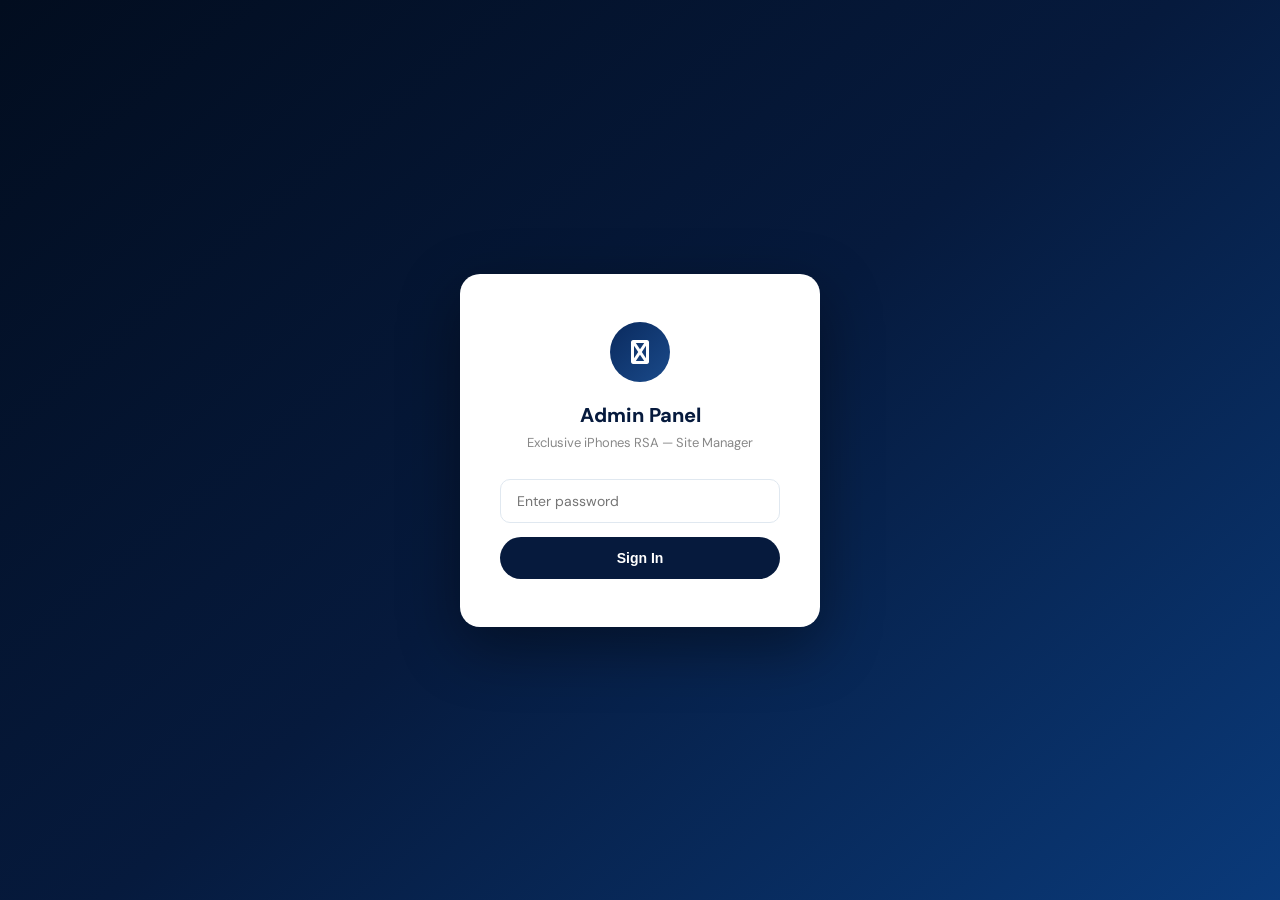
==== admin.html @ 7d16da0d "Add files via upload" ====
<!DOCTYPE html>
<html lang="en">
<head>
<meta charset="UTF-8">
<meta name="viewport" content="width=device-width, initial-scale=1.0">
<title>Admin Panel — Exclusive iPhones RSA</title>
<link href="https://fonts.googleapis.com/css2?family=DM+Sans:wght@300;400;500;600;700;800&display=swap" rel="stylesheet">
<link rel="stylesheet" href="https://cdnjs.cloudflare.com/ajax/libs/font-awesome/6.5.0/css/all.min.css">
<style>
*{margin:0;padding:0;box-sizing:border-box}
:root{--blue:#0a2a5e;--blue-dark:#061a3d;--blue-mid:#1a4a8a;--red:#e74c3c;--green:#27ae60;--text:#1a1a1a;--text-muted:#888;--bg:#f0f4fa;--card:#fff;--border:#e0e8f0;--radius:12px;}
body{font-family:'DM Sans',sans-serif;font-size:14px;color:var(--text);background:var(--bg);min-height:100vh}

#loginScreen{position:fixed;inset:0;background:linear-gradient(140deg,#020d1f,#061a3d,#0a3a7a);display:flex;align-items:center;justify-content:center;z-index:1000}
.login-box{background:#fff;border-radius:20px;padding:48px 40px;width:360px;max-width:90vw;text-align:center;box-shadow:0 20px 60px rgba(0,0,0,.4)}
.login-logo{width:60px;height:60px;background:linear-gradient(135deg,#0a2a5e,#1a4a8a);border-radius:50%;display:flex;align-items:center;justify-content:center;color:#fff;font-size:24px;margin:0 auto 20px}
.login-box h2{font-size:20px;font-weight:800;color:var(--blue-dark);margin-bottom:6px}
.login-box p{font-size:13px;color:var(--text-muted);margin-bottom:28px}
.login-field{width:100%;padding:12px 16px;border:1.5px solid var(--border);border-radius:10px;font-size:14px;font-family:inherit;outline:none;margin-bottom:14px;transition:.2s}
.login-field:focus{border-color:var(--blue)}
.login-btn{width:100%;padding:13px;background:var(--blue-dark);color:#fff;border:none;border-radius:28px;font-size:14px;font-weight:700;cursor:pointer}
.login-error{color:var(--red);font-size:12.5px;margin-top:10px;display:none}

#adminApp{display:none}
.admin-header{background:var(--blue-dark);color:#fff;padding:0 28px;height:64px;display:flex;align-items:center;justify-content:space-between;position:sticky;top:0;z-index:100}
.admin-header-left{display:flex;align-items:center;gap:14px}
.admin-logo{width:40px;height:40px;background:rgba(255,255,255,.15);border-radius:50%;display:flex;align-items:center;justify-content:center;font-size:18px}
.admin-header h1{font-size:16px;font-weight:700}
.admin-header p{font-size:11px;opacity:.7;margin-top:1px}
.admin-header-right{display:flex;align-items:center;gap:12px}
.header-pill{display:flex;align-items:center;gap:6px;font-size:12px;padding:6px 14px;border-radius:20px;background:rgba(255,255,255,.12);cursor:pointer;border:none;color:#fff;font-family:inherit}
.header-pill:hover{background:rgba(255,255,255,.22)}
.live-dot{width:8px;height:8px;border-radius:50%;background:#2ecc71;animation:pulse 2s infinite}
.live-dot.offline{background:#e74c3c;animation:none}
@keyframes pulse{0%,100%{opacity:1}50%{opacity:.5}}

.admin-body{max-width:1200px;margin:0 auto;padding:32px 24px}

.banner-note{background:#fff3cd;border:1.5px solid #f0c040;border-radius:12px;padding:14px 18px;margin-bottom:24px;font-size:13px;color:#856404;display:none}
.banner-note.show{display:block}

.stats-row{display:grid;grid-template-columns:repeat(4,1fr);gap:16px;margin-bottom:32px}
.stat-card{background:var(--card);border:1.5px solid var(--border);border-radius:var(--radius);padding:20px 22px}
.stat-card h3{font-size:11px;font-weight:600;text-transform:uppercase;letter-spacing:.06em;color:var(--text-muted);margin-bottom:8px}
.stat-card .num{font-size:28px;font-weight:800;color:var(--blue-dark)}
.stat-card .sub{font-size:12px;color:var(--text-muted);margin-top:3px}

.tabs{display:flex;gap:6px;margin-bottom:24px;flex-wrap:wrap}
.tab{padding:9px 20px;border-radius:22px;font-size:13px;font-weight:600;cursor:pointer;border:1.5px solid var(--border);background:#fff;color:var(--text);transition:.2s}
.tab.active{background:var(--blue-dark);color:#fff;border-color:var(--blue-dark)}

.toolbar{display:flex;align-items:center;gap:12px;margin-bottom:20px;flex-wrap:wrap}
.toolbar-search{flex:1;min-width:200px;position:relative}
.toolbar-search input{width:100%;padding:10px 38px 10px 16px;border:1.5px solid var(--border);border-radius:22px;font-size:13px;font-family:inherit;outline:none;background:#fff;transition:.2s}
.toolbar-search input:focus{border-color:var(--blue)}
.toolbar-search i{position:absolute;right:13px;top:50%;transform:translateY(-50%);color:var(--text-muted);font-size:13px}
.btn-add{display:flex;align-items:center;gap:7px;padding:10px 20px;background:var(--blue-dark);color:#fff;border:none;border-radius:22px;font-size:13px;font-weight:700;cursor:pointer;font-family:inherit;white-space:nowrap}
.btn-add:hover{background:var(--blue-mid)}

.prod-table{background:var(--card);border:1.5px solid var(--border);border-radius:var(--radius);overflow:hidden}
.prod-table-head{display:grid;grid-template-columns:70px 1fr 120px 100px 80px 130px;gap:12px;padding:13px 18px;background:var(--bg);border-bottom:1.5px solid var(--border);font-size:11.5px;font-weight:700;text-transform:uppercase;letter-spacing:.05em;color:var(--text-muted)}
.prod-row{display:grid;grid-template-columns:70px 1fr 120px 100px 80px 130px;gap:12px;padding:14px 18px;border-bottom:1px solid var(--border);align-items:center;transition:.15s}
.prod-row:last-child{border:none}
.prod-row:hover{background:#f9fbff}
.prod-thumb{width:58px;height:58px;border-radius:9px;object-fit:contain;background:var(--bg);border:1px solid var(--border);padding:4px}
.prod-name-cell h4{font-size:13px;font-weight:600;margin-bottom:2px}
.prod-name-cell p{font-size:11.5px;color:var(--text-muted)}
.prod-price{font-size:14px;font-weight:700;color:var(--blue-dark)}
.cat-badge{display:inline-block;padding:3px 10px;border-radius:10px;font-size:11px;font-weight:600;background:var(--bg);border:1px solid var(--border)}
.row-actions{display:flex;gap:7px}
.btn-edit{padding:7px 14px;border-radius:18px;font-size:12px;font-weight:600;cursor:pointer;border:1.5px solid var(--blue-dark);color:var(--blue-dark);background:#fff;font-family:inherit;transition:.2s}
.btn-edit:hover{background:var(--blue-dark);color:#fff}
.btn-del{padding:7px 10px;border-radius:18px;font-size:12px;cursor:pointer;border:1.5px solid var(--border);color:var(--text-muted);background:#fff;font-family:inherit;transition:.2s}
.btn-del:hover{border-color:var(--red);color:var(--red)}

/* PRICELIST TAB */
.pricelist-editor{background:var(--card);border:1.5px solid var(--border);border-radius:var(--radius);overflow:hidden}
.pl-section{border-bottom:1px solid var(--border)}
.pl-section:last-child{border:none}
.pl-section-head{padding:16px 20px;background:var(--bg);font-size:13.5px;font-weight:700;color:var(--blue-dark);display:flex;align-items:center;gap:8px}
.pl-row{display:flex;align-items:center;gap:12px;padding:10px 20px;border-top:1px solid var(--border)}
.pl-row:first-of-type{border-top:none}
.pl-name{flex:1;font-size:13px;color:var(--text)}
.pl-price-input{width:120px;padding:8px 12px;border:1.5px solid var(--border);border-radius:8px;font-size:13px;font-family:inherit;outline:none;font-weight:700;color:var(--blue-dark);transition:.2s}
.pl-price-input:focus{border-color:var(--blue)}
.btn-save-pl{display:flex;align-items:center;gap:8px;padding:11px 24px;background:var(--green);color:#fff;border:none;border-radius:22px;font-size:13.5px;font-weight:700;cursor:pointer;font-family:inherit;transition:.2s;margin:20px}
.btn-save-pl:hover{background:#219a52}
.btn-save-pl:disabled{opacity:.5;cursor:default}

/* MODAL */
.modal-overlay{position:fixed;inset:0;background:rgba(0,0,0,.5);z-index:500;display:flex;align-items:center;justify-content:center;padding:20px;opacity:0;pointer-events:none;transition:.25s}
.modal-overlay.open{opacity:1;pointer-events:all}
.modal{background:#fff;border-radius:18px;width:100%;max-width:600px;max-height:90vh;overflow-y:auto;box-shadow:0 20px 60px rgba(0,0,0,.25);transform:translateY(20px);transition:.25s}
.modal-overlay.open .modal{transform:translateY(0)}
.modal-header{padding:22px 26px 18px;display:flex;align-items:center;justify-content:space-between;border-bottom:1px solid var(--border)}
.modal-header h2{font-size:18px;font-weight:800;color:var(--blue-dark)}
.modal-close{background:none;border:none;font-size:18px;color:var(--text-muted);cursor:pointer;padding:4px;border-radius:6px}
.modal-body{padding:24px 26px 26px}
.form-grid{display:grid;grid-template-columns:1fr 1fr;gap:16px}
.form-full{grid-column:1/-1}
.form-group{display:flex;flex-direction:column;gap:6px}
.form-group label{font-size:12px;font-weight:700;text-transform:uppercase;letter-spacing:.05em;color:var(--text-muted)}
.form-group input,.form-group select,.form-group textarea{padding:11px 14px;border:1.5px solid var(--border);border-radius:10px;font-size:13.5px;font-family:inherit;outline:none;transition:.2s;background:#fff}
.form-group input:focus,.form-group select:focus,.form-group textarea:focus{border-color:var(--blue)}
.form-group textarea{resize:vertical;min-height:80px}

/* IMAGE UPLOAD */
.img-upload-wrap{display:flex;flex-direction:column;gap:10px}
.img-upload-btn{display:flex;align-items:center;justify-content:center;gap:10px;padding:14px;border:2px dashed var(--border);border-radius:12px;cursor:pointer;transition:.2s;background:#fafbff;font-size:13.5px;font-weight:600;color:var(--blue-mid);position:relative}
.img-upload-btn:hover{border-color:var(--blue-mid);background:#f0f4fa}
.img-upload-btn input{position:absolute;inset:0;opacity:0;cursor:pointer;width:100%;height:100%}
.img-upload-btn.uploading{opacity:.6;pointer-events:none}
.img-preview-row{display:flex;align-items:center;gap:12px;padding:10px;background:var(--bg);border-radius:10px;border:1px solid var(--border)}
.img-preview-row img{width:56px;height:56px;object-fit:contain;border-radius:8px;border:1px solid var(--border);background:#fff}
.img-preview-row span{font-size:12px;color:var(--green);font-weight:600;flex:1}
.img-preview-row .clear-img{background:none;border:none;color:var(--text-muted);cursor:pointer;font-size:13px;padding:4px}
.img-or-divider{font-size:11px;color:var(--text-muted);text-align:center;text-transform:uppercase;letter-spacing:.05em;margin:4px 0}
.img-url-input{padding:11px 14px;border:1.5px solid var(--border);border-radius:10px;font-size:13px;font-family:inherit;outline:none}

.modal-footer{display:flex;gap:10px;justify-content:flex-end;padding-top:20px;border-top:1px solid var(--border);margin-top:8px}
.btn-cancel{padding:11px 22px;border:1.5px solid var(--border);border-radius:22px;font-size:13.5px;font-weight:600;cursor:pointer;background:#fff;font-family:inherit}
.btn-save{padding:11px 26px;background:var(--blue-dark);color:#fff;border:none;border-radius:22px;font-size:13.5px;font-weight:700;cursor:pointer;font-family:inherit;display:flex;align-items:center;gap:8px}
.btn-save:hover{background:var(--blue-mid)}
.btn-save:disabled{opacity:.5;cursor:default}

.toast{position:fixed;bottom:26px;left:50%;transform:translateX(-50%) translateY(80px);background:var(--blue-dark);color:#fff;padding:12px 22px;border-radius:28px;font-size:13px;font-weight:600;z-index:999;transition:.35s;white-space:nowrap;box-shadow:0 6px 24px rgba(0,0,0,.2);opacity:0}
.toast.show{transform:translateX(-50%) translateY(0);opacity:1}
.toast.success{background:var(--green)}
.toast.error{background:var(--red)}

.empty-state{text-align:center;padding:56px;color:var(--text-muted)}
.empty-state i{font-size:44px;margin-bottom:14px;display:block;opacity:.4}
.loading{text-align:center;padding:56px;color:var(--text-muted)}
.loading i{font-size:28px;margin-bottom:10px;display:block;animation:spin 1s linear infinite}
@keyframes spin{to{transform:rotate(360deg)}}

@media(max-width:700px){
  .stats-row{grid-template-columns:1fr 1fr}
  .prod-table-head,.prod-row{grid-template-columns:56px 1fr 100px 90px}
  .prod-table-head>*:nth-child(4),.prod-table-head>*:nth-child(5),
  .prod-row>*:nth-child(4),.prod-row>*:nth-child(5){display:none}
  .form-grid{grid-template-columns:1fr}
  .admin-body{padding:20px 14px}
}
</style>
</head>
<body>

<!-- LOGIN -->
<div id="loginScreen">
  <div class="login-box">
    <div class="login-logo"><i class="fa fa-apple"></i></div>
    <h2>Admin Panel</h2>
    <p>Exclusive iPhones RSA — Site Manager</p>
    <input type="password" class="login-field" id="loginPass" placeholder="Enter password" onkeydown="if(event.key==='Enter')doLogin()">
    <button class="login-btn" onclick="doLogin()">Sign In</button>
    <div class="login-error" id="loginError">❌ Wrong password. Try again.</div>
  </div>
</div>

<!-- ADMIN APP -->
<div id="adminApp">
  <div class="admin-header">
    <div class="admin-header-left">
      <div class="admin-logo"><i class="fa fa-apple"></i></div>
      <div><h1>Admin Panel</h1><p>Exclusive iPhones RSA</p></div>
    </div>
    <div class="admin-header-right">
      <span style="display:flex;align-items:center;gap:6px;font-size:12px;color:rgba(255,255,255,.8)"><span class="live-dot" id="liveDot"></span> <span id="liveText">Live</span></span>
      <button class="header-pill" onclick="window.open('index.html','_blank')"><i class="fa fa-external-link-alt"></i> View Site</button>
      <button class="header-pill" onclick="doLogout()"><i class="fa fa-sign-out-alt"></i> Logout</button>
    </div>
  </div>

  <div class="admin-body">

    <div class="banner-note" id="offlineBanner">
      ⚠️ Couldn't connect to the database right now. You can keep browsing, but changes won't save until your internet connection is back.
    </div>

    <!-- STATS -->
    <div class="stats-row">
      <div class="stat-card"><h3>Total Products</h3><div class="num" id="statTotal">—</div><div class="sub">In your store</div></div>
      <div class="stat-card"><h3>iPhones</h3><div class="num" id="statIphone">—</div><div class="sub">Listed</div></div>
      <div class="stat-card"><h3>MacBooks</h3><div class="num" id="statMac">—</div><div class="sub">Listed</div></div>
      <div class="stat-card"><h3>Other</h3><div class="num" id="statOther">—</div><div class="sub">Watches, iPads, AirPods</div></div>
    </div>

    <!-- TABS -->
    <div class="tabs">
      <button class="tab active" onclick="switchTab('products',this)">All Products</button>
      <button class="tab" onclick="switchTab('iphone',this)">iPhones</button>
      <button class="tab" onclick="switchTab('macbook',this)">MacBooks</button>
      <button class="tab" onclick="switchTab('watch',this)">Watches</button>
      <button class="tab" onclick="switchTab('ipad',this)">iPads</button>
      <button class="tab" onclick="switchTab('airpods',this)">AirPods</button>
      <button class="tab" onclick="switchTab('pricelist',this)" style="background:#fff3cd;border-color:#f0c040;color:#856404">📋 Pricelist</button>
    </div>

    <!-- PRODUCTS VIEW -->
    <div id="viewProducts">
      <div class="toolbar">
        <div class="toolbar-search"><input type="text" placeholder="Search products..." id="adminSearch" oninput="renderTable()"><i class="fa fa-search"></i></div>
        <button class="btn-add" onclick="openModal()"><i class="fa fa-plus"></i> Add New Product</button>
      </div>
      <div class="prod-table">
        <div class="prod-table-head">
          <div>Image</div><div>Product</div><div>Price</div><div>Category</div><div>Stock</div><div>Actions</div>
        </div>
        <div id="prodTableBody"><div class="loading"><i class="fa fa-circle-notch"></i>Loading products...</div></div>
      </div>
    </div>

    <!-- PRICELIST VIEW -->
    <div id="viewPricelist" style="display:none">
      <div class="pricelist-editor" id="pricelistEditor"></div>
      <button class="btn-save-pl" id="savePlBtn" onclick="savePricelist()"><i class="fa fa-save"></i> Save All Pricelist Changes</button>
    </div>

  </div>
</div>

<!-- MODAL -->
<div class="modal-overlay" id="modalOverlay" onclick="closeModalOutside(event)">
  <div class="modal">
    <div class="modal-header">
      <h2 id="modalTitle">Add New Product</h2>
      <button class="modal-close" onclick="closeModal()"><i class="fa fa-times"></i></button>
    </div>
    <div class="modal-body">
      <div class="form-grid">

        <div class="form-group form-full">
          <label>Product Name</label>
          <input type="text" id="fName" placeholder="e.g. Apple iPhone 16 Pro">
        </div>

        <div class="form-group">
          <label>Category</label>
          <select id="fCategory">
            <option value="iPhone">iPhone</option>
            <option value="MacBook">MacBook</option>
            <option value="Watch">Watch</option>
            <option value="iPad">iPad</option>
            <option value="AirPods">AirPods</option>
          </select>
        </div>

        <div class="form-group">
          <label>Badge</label>
          <input type="text" id="fBadge" value="Brand New">
        </div>

        <div class="form-group">
          <label>Price (R)</label>
          <input type="number" id="fPrice" placeholder="12500">
        </div>

        <div class="form-group">
          <label>Old Price (R) — optional</label>
          <input type="number" id="fOldPrice" placeholder="13500">
        </div>

        <div class="form-group">
          <label>Stock Quantity</label>
          <input type="number" id="fStock" placeholder="5">
        </div>

        <div class="form-group">
          <label>Review Count</label>
          <input type="number" id="fReviews" placeholder="99">
        </div>

        <div class="form-group form-full">
          <label>Description</label>
          <textarea id="fDesc" placeholder="Short product description..."></textarea>
        </div>

        <!-- IMAGE UPLOAD -->
        <div class="form-group form-full">
          <label>Product Image</label>
          <div class="img-upload-wrap">
            <div class="img-upload-btn" id="uploadBtn">
              <input type="file" id="fImgFile" accept="image/*" onchange="uploadImage(event)">
              <i class="fa fa-cloud-upload-alt"></i>
              <span id="uploadBtnText">Click to upload image from your phone or computer</span>
            </div>
            <div class="img-preview-row" id="imgPreviewRow" style="display:none">
              <img id="imgPreviewThumb" src="" alt="preview">
              <span id="imgPreviewName">Image uploaded ✓</span>
              <button class="clear-img" onclick="clearImage()"><i class="fa fa-times"></i></button>
            </div>
            <div class="img-or-divider">— or —</div>
            <input type="text" class="img-url-input" id="fImgUrl" placeholder="Paste an image URL instead" oninput="useImgUrl()">
          </div>
        </div>

      </div>

      <div class="modal-footer">
        <button class="btn-cancel" onclick="closeModal()">Cancel</button>
        <button class="btn-save" id="saveBtn" onclick="saveProduct()"><i class="fa fa-save"></i> <span id="saveBtnText">Save Product</span></button>
      </div>
    </div>
  </div>
</div>

<div class="toast" id="toast"></div>

<script>
// ============================================================
//  CONFIG — same Bin ID + same key + same header style as script.js
// ============================================================
const BIN_ID = "6a279265b5be735e4f84aea6";
const API_KEY = "$2a$10$fzrT1ZEHuBXP67bUevLiueTIEt.7.ZDgL6vb11rv9GFxUFUjPpiyW";
const BIN_URL = `https://api.jsonbin.io/v3/b/${BIN_ID}`;
const IMGBB_KEY = "8cbc0bab07224ce75e8f50a8aa971f54";
const ADMIN_PASSWORD = "iphones2025";

const DEFAULT_PRICELIST = [
  {section:"iPhone 8 / X / XR / XS", icon:"fa-mobile-alt", items:[
    {name:"iPhone 8 (64GB)",price:"R1,600"},{name:"iPhone 8 (128GB)",price:"R1,750"},
    {name:"iPhone 8 Plus",price:"R2,000"},{name:"iPhone X",price:"R2,200"},
    {name:"iPhone XR",price:"R2,350"},{name:"iPhone XS",price:"R2,400"},{name:"iPhone XS Max",price:"R2,800"}
  ]},
  {section:"iPhone 11 / 12 / 13 / 14", icon:"fa-mobile-alt", items:[
    {name:"iPhone 11",price:"R3,200"},{name:"iPhone 11 Pro",price:"R3,700"},{name:"iPhone 11 Pro Max",price:"R4,000"},
    {name:"iPhone 12",price:"R4,000"},{name:"iPhone 12 Mini",price:"R3,800"},{name:"iPhone 12 Pro",price:"R4,500"},
    {name:"iPhone 12 Pro Max",price:"R5,200"},{name:"iPhone 13",price:"R5,500"},{name:"iPhone 13 Pro",price:"R6,500"},
    {name:"iPhone 13 Pro Max",price:"R7,000"},{name:"iPhone 14",price:"R6,000"},{name:"iPhone 14 Plus",price:"R6,800"},
    {name:"iPhone 14 Pro",price:"R7,500"},{name:"iPhone 14 Pro Max",price:"R9,000"}
  ]},
  {section:"iPhone 15 / 16 / 17", icon:"fa-mobile-alt", items:[
    {name:"iPhone 15",price:"R7,000"},{name:"iPhone 15 Plus",price:"R7,800"},{name:"iPhone 15 Pro",price:"R9,500"},
    {name:"iPhone 15 Pro Max",price:"R11,500"},{name:"iPhone 16",price:"R9,500"},{name:"iPhone 16 Plus",price:"R11,500"},
    {name:"iPhone 16 Pro",price:"R12,500"},{name:"iPhone 16 Pro Max",price:"R15,000"},
    {name:"iPhone 17",price:"R14,000"},{name:"iPhone 17 Air",price:"R15,000"},
    {name:"iPhone 17 Pro",price:"R17,000"},{name:"iPhone 17 Pro Max",price:"R19,999"}
  ]},
  {section:"AirPods", icon:"fa-headphones", items:[
    {name:"AirPods Max",price:"R2,500"},{name:"AirPods Pro 2nd Gen",price:"R900"},
    {name:"AirPods 3rd Gen",price:"R1,100"},{name:"AirPods 4th Gen",price:"R1,500"}
  ]},
  {section:"MacBooks", icon:"fa-laptop", items:[
    {name:"MacBook Air M1",price:"R6,000"},{name:"MacBook Pro M1",price:"R8,000"},
    {name:"MacBook Air M2",price:"R8,500"},{name:"MacBook Pro M3",price:"R13,500"},
    {name:"MacBook Air M4",price:"R14,000"}
  ]},
  {section:"Apple Watches", icon:"fa-clock", items:[
    {name:"Apple Watch S2",price:"R1,000"},{name:"Apple Watch S6",price:"R2,500"},
    {name:"Apple Watch S7",price:"R3,000"},{name:"Apple Watch S8",price:"R4,000"},
    {name:"Apple Watch Ultra",price:"R6,500"}
  ]}
];

let allProducts = [];
let pricelist = [];
let activeTab = 'products';
let editingIndex = null;
let uploadedImgUrl = null;
let isOnline = false;

// ============================================================
//  JSONBin helpers
// ============================================================
async function loadBin() {
  const res = await fetch(BIN_URL + "/latest", { headers: { "X-Access-Key": API_KEY } });
  if (!res.ok) throw new Error("Bad response from JSONBin: " + res.status);
  const data = await res.json();
  return data.record;
}
async function saveBin(data) {
  const res = await fetch(BIN_URL, {
    method: "PUT",
    headers: { "Content-Type": "application/json", "X-Access-Key": API_KEY },
    body: JSON.stringify(data)
  });
  if (!res.ok) throw new Error("Failed to save to JSONBin: " + res.status);
}

function setOnlineStatus(online) {
  isOnline = online;
  document.getElementById('liveDot').className = 'live-dot' + (online ? '' : ' offline');
  document.getElementById('liveText').textContent = online ? 'Live' : 'Offline';
  document.getElementById('offlineBanner').className = 'banner-note' + (online ? '' : ' show');
}

// ============================================================
//  Login
// ============================================================
function doLogin() {
  if (document.getElementById('loginPass').value === ADMIN_PASSWORD) {
    document.getElementById('loginScreen').style.display = 'none';
    document.getElementById('adminApp').style.display = 'block';
    loadAll();
  } else {
    document.getElementById('loginError').style.display = 'block';
    document.getElementById('loginPass').value = '';
  }
}
function doLogout() {
  document.getElementById('loginScreen').style.display = 'flex';
  document.getElementById('adminApp').style.display = 'none';
}
document.getElementById('loginPass').addEventListener('keydown', e => { if(e.key==='Enter') doLogin(); });

// ============================================================
//  Load everything
// ============================================================
async function loadAll() {
  try {
    const record = await loadBin();
    allProducts = Array.isArray(record.products) ? record.products : [];
    pricelist = Array.isArray(record.pricelist) && record.pricelist.length ? record.pricelist : DEFAULT_PRICELIST;
    setOnlineStatus(true);
    updateStats();
    renderTable();
    renderPricelist();
  } catch(e) {
    setOnlineStatus(false);
    document.getElementById('prodTableBody').innerHTML = `<div class="empty-state"><i class="fa fa-wifi"></i>Could not load products. Check your internet connection and refresh the page.</div>`;
  }
}

async function saveAll() {
  await saveBin({ products: allProducts, pricelist });
  setOnlineStatus(true);
}

// ============================================================
//  Stats
// ============================================================
function updateStats() {
  document.getElementById('statTotal').textContent = allProducts.length;
  document.getElementById('statIphone').textContent = allProducts.filter(p=>p.category==='iPhone').length;
  document.getElementById('statMac').textContent = allProducts.filter(p=>p.category==='MacBook').length;
  document.getElementById('statOther').textContent = allProducts.filter(p=>!['iPhone','MacBook'].includes(p.category)).length;
}

// ============================================================
//  Tabs
// ============================================================
function switchTab(tab, el) {
  activeTab = tab;
  document.querySelectorAll('.tab').forEach(t => t.classList.remove('active'));
  el.classList.add('active');
  document.getElementById('viewProducts').style.display = tab === 'pricelist' ? 'none' : 'block';
  document.getElementById('viewPricelist').style.display = tab === 'pricelist' ? 'block' : 'none';
  if (tab !== 'pricelist') renderTable();
}

// ============================================================
//  Products table
// ============================================================
function renderTable() {
  const search = (document.getElementById('adminSearch').value || '').toLowerCase();
  const catMap = {iphone:'iPhone',macbook:'MacBook',watch:'Watch',ipad:'iPad',airpods:'AirPods'};
  let filtered = allProducts;
  if (activeTab !== 'products' && catMap[activeTab]) filtered = filtered.filter(p => p.category === catMap[activeTab]);
  if (search) filtered = filtered.filter(p => p.name.toLowerCase().includes(search));

  const body = document.getElementById('prodTableBody');
  if (!filtered.length) { body.innerHTML = `<div class="empty-state"><i class="fa fa-box-open"></i>No products found</div>`; return; }

  body.innerHTML = filtered.map(p => {
    const realIndex = allProducts.indexOf(p);
    return `<div class="prod-row">
      <img class="prod-thumb" src="${p.img}" alt="${p.name}" onerror="this.style.opacity='.15'">
      <div class="prod-name-cell">
        <h4>${p.name}</h4>
        <p>${(p.desc||'').substring(0,50)}...</p>
      </div>
      <div class="prod-price">R${Number(p.price).toLocaleString()}</div>
      <div><span class="cat-badge">${p.category}</span></div>
      <div style="font-weight:600">${p.stock||0}</div>
      <div class="row-actions">
        <button class="btn-edit" onclick="openModal(${realIndex})"><i class="fa fa-pencil-alt"></i> Edit</button>
        <button class="btn-del" onclick="deleteProduct(${realIndex},'${p.name.replace(/'/g,'')}')"><i class="fa fa-trash"></i></button>
      </div>
    </div>`;
  }).join('');
}

// ============================================================
//  Pricelist editor
// ============================================================
function renderPricelist() {
  const el = document.getElementById('pricelistEditor');
  el.innerHTML = pricelist.map((section, si) => `
    <div class="pl-section">
      <div class="pl-section-head"><i class="fa ${section.icon}"></i> ${section.section}</div>
      ${section.items.map((item, ii) => `
        <div class="pl-row">
          <span class="pl-name">${item.name}</span>
          <input class="pl-price-input" value="${item.price}" onchange="updatePlPrice(${si},${ii},this.value)" placeholder="R0">
        </div>
      `).join('')}
    </div>
  `).join('');
}
function updatePlPrice(si, ii, val) { pricelist[si].items[ii].price = val; }

async function savePricelist() {
  const btn = document.getElementById('savePlBtn');
  btn.disabled = true;
  btn.innerHTML = '<i class="fa fa-circle-notch fa-spin"></i> Saving...';
  try {
    await saveAll();
    showToast('✓ Pricelist saved! Refresh the live site to see it.', 'success');
  } catch(e) {
    showToast('Could not save — check your internet connection', 'error');
  } finally {
    btn.disabled = false;
    btn.innerHTML = '<i class="fa fa-save"></i> Save All Pricelist Changes';
  }
}

// ============================================================
//  Modal
// ============================================================
function openModal(index) {
  editingIndex = index !== undefined ? index : null;
  uploadedImgUrl = null;
  document.getElementById('modalTitle').textContent = editingIndex !== null ? 'Edit Product' : 'Add New Product';
  document.getElementById('saveBtnText').textContent = editingIndex !== null ? 'Save Changes' : 'Save Product';
  document.getElementById('imgPreviewRow').style.display = 'none';
  document.getElementById('uploadBtnText').textContent = 'Click to upload image from your phone or computer';
  document.getElementById('fImgUrl').value = '';
  document.getElementById('fImgFile').value = '';

  if (editingIndex !== null) {
    const p = allProducts[editingIndex];
    document.getElementById('fName').value = p.name||'';
    document.getElementById('fCategory').value = p.category||'iPhone';
    document.getElementById('fBadge').value = p.badge||'Brand New';
    document.getElementById('fPrice').value = p.price||'';
    document.getElementById('fOldPrice').value = p.oldPrice||'';
    document.getElementById('fStock').value = p.stock||'';
    document.getElementById('fReviews').value = p.reviews||'';
    document.getElementById('fDesc').value = p.desc||'';
    if (p.img) {
      uploadedImgUrl = p.img;
      document.getElementById('imgPreviewThumb').src = p.img;
      document.getElementById('imgPreviewName').textContent = 'Current image ✓';
      document.getElementById('imgPreviewRow').style.display = 'flex';
      document.getElementById('uploadBtnText').textContent = 'Upload a new image to replace';
    }
  } else {
    document.getElementById('fName').value='';
    document.getElementById('fCategory').value='iPhone';
    document.getElementById('fBadge').value='Brand New';
    document.getElementById('fPrice').value='';
    document.getElementById('fOldPrice').value='';
    document.getElementById('fStock').value='';
    document.getElementById('fReviews').value='';
    document.getElementById('fDesc').value='';
  }
  document.getElementById('modalOverlay').classList.add('open');
}

function closeModal() { document.getElementById('modalOverlay').classList.remove('open'); }
function closeModalOutside(e) { if(e.target===document.getElementById('modalOverlay')) closeModal(); }

// ============================================================
//  Image: upload via ImgBB OR paste URL
// ============================================================
async function uploadImage(e) {
  const file = e.target.files[0];
  if (!file) return;

  const btn = document.getElementById('uploadBtn');
  btn.classList.add('uploading');
  document.getElementById('uploadBtnText').textContent = 'Uploading image...';

  try {
    const formData = new FormData();
    formData.append('image', file);
    const res = await fetch(`https://api.imgbb.com/1/upload?key=${IMGBB_KEY}`, { method: 'POST', body: formData });
    const data = await res.json();

    if (data.success) {
      uploadedImgUrl = data.data.url;
      document.getElementById('imgPreviewThumb').src = uploadedImgUrl;
      document.getElementById('imgPreviewName').textContent = '✓ ' + file.name + ' uploaded!';
      document.getElementById('imgPreviewRow').style.display = 'flex';
      document.getElementById('uploadBtnText').textContent = 'Upload a different image';
      document.getElementById('fImgUrl').value = '';
      showToast('Image uploaded!', 'success');
    } else {
      showToast('Image upload failed', 'error');
      document.getElementById('uploadBtnText').textContent = 'Click to upload image';
    }
  } catch(err) {
    showToast('Upload error — check your internet connection', 'error');
    document.getElementById('uploadBtnText').textContent = 'Click to upload image';
  } finally {
    btn.classList.remove('uploading');
  }
}

function useImgUrl() {
  const url = document.getElementById('fImgUrl').value.trim();
  if (!url) return;
  uploadedImgUrl = url;
  document.getElementById('imgPreviewThumb').src = url;
  document.getElementById('imgPreviewName').textContent = 'Image URL set ✓';
  document.getElementById('imgPreviewRow').style.display = 'flex';
}

function clearImage() {
  uploadedImgUrl = null;
  document.getElementById('imgPreviewRow').style.display = 'none';
  document.getElementById('uploadBtnText').textContent = 'Click to upload image from your phone or computer';
  document.getElementById('fImgFile').value = '';
  document.getElementById('fImgUrl').value = '';
}

// ============================================================
//  Save product
// ============================================================
async function saveProduct() {
  const btn = document.getElementById('saveBtn');
  const name = document.getElementById('fName').value.trim();
  const price = parseFloat(document.getElementById('fPrice').value);
  if (!name || isNaN(price)) { showToast('Please fill in Name and Price', 'error'); return; }

  btn.disabled = true;
  document.getElementById('saveBtnText').textContent = 'Saving...';

  try {
    const data = {
      id: editingIndex !== null ? allProducts[editingIndex].id : String(Date.now()),
      name,
      category: document.getElementById('fCategory').value,
      badge: document.getElementById('fBadge').value || 'Brand New',
      price,
      oldPrice: parseFloat(document.getElementById('fOldPrice').value) || null,
      stock: parseInt(document.getElementById('fStock').value) || 0,
      reviews: parseInt(document.getElementById('fReviews').value) || 99,
      desc: document.getElementById('fDesc').value.trim(),
      img: uploadedImgUrl || (editingIndex !== null ? allProducts[editingIndex].img : ''),
      colors: editingIndex !== null ? (allProducts[editingIndex].colors || ['#1c1c1e']) : ['#1c1c1e'],
    };

    if (editingIndex !== null) allProducts[editingIndex] = data;
    else allProducts.push(data);

    await saveAll();
    updateStats();
    renderTable();
    closeModal();
    showToast(editingIndex !== null ? '✓ Product updated! Refresh the live site to see it.' : '✓ Product added!', 'success');
  } catch(e) {
    showToast('Could not save — check your internet connection and try again', 'error');
  } finally {
    btn.disabled = false;
    document.getElementById('saveBtnText').textContent = editingIndex !== null ? 'Save Changes' : 'Save Product';
  }
}

// ============================================================
//  Delete
// ============================================================
async function deleteProduct(index, name) {
  if (!confirm(`Delete "${name}"?\n\nThis cannot be undone.`)) return;
  try {
    const backup = [...allProducts];
    allProducts.splice(index, 1);
    await saveAll();
    updateStats();
    renderTable();
    showToast('Product deleted', 'success');
  } catch(e) {
    showToast('Could not delete — check your internet connection', 'error');
  }
}

// ============================================================
//  Toast
// ============================================================
function showToast(msg, type) {
  const t = document.getElementById('toast');
  t.textContent = msg;
  t.className = 'toast show' + (type ? ' ' + type : '');
  setTimeout(() => t.className = 'toast', 3500);
}
</script>
</body>
</html>
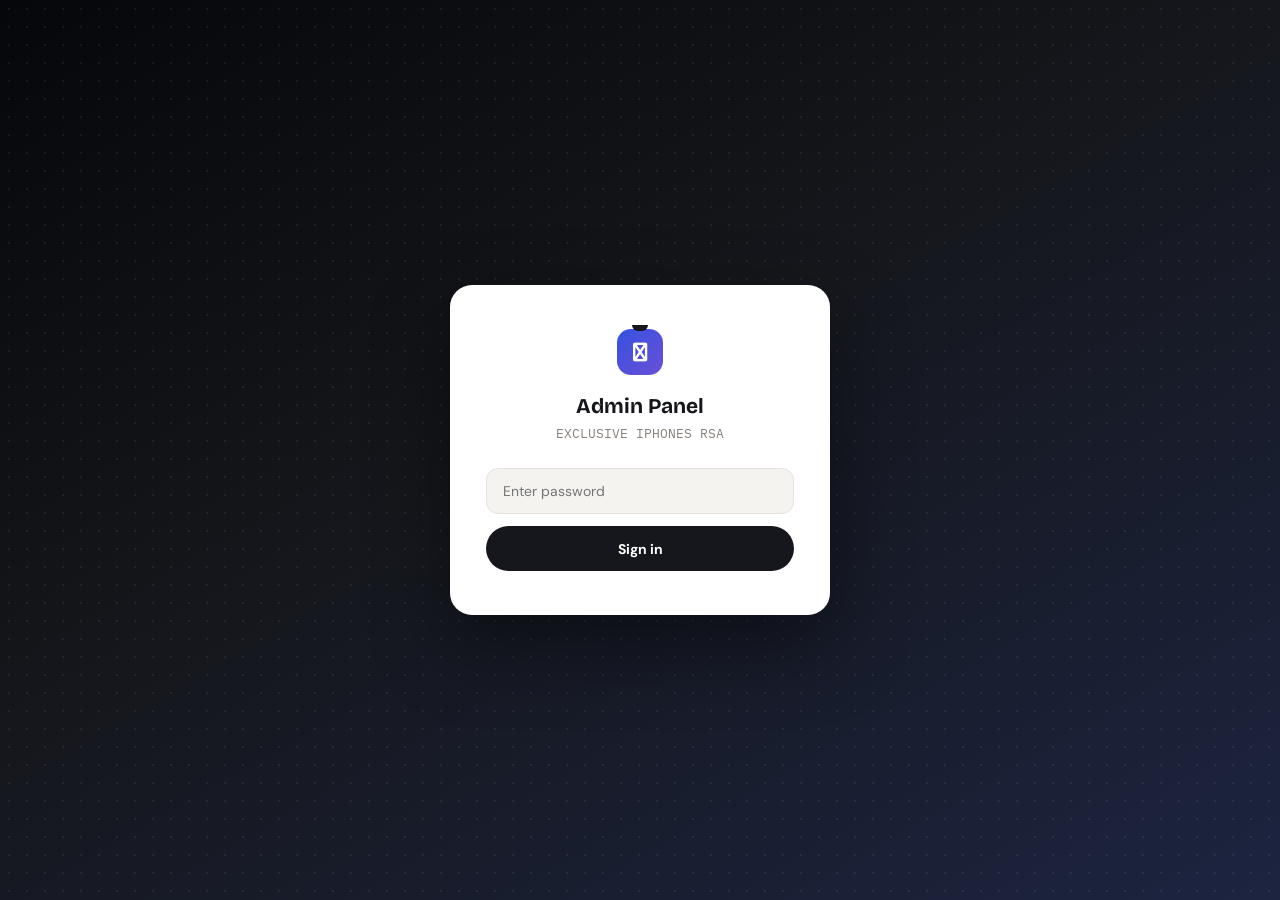
==== commit 18d76e36: "Add files via upload" ====
--- a/admin.html
+++ b/admin.html
@@ -4,143 +4,234 @@
 <meta charset="UTF-8">
 <meta name="viewport" content="width=device-width, initial-scale=1.0">
 <title>Admin Panel — Exclusive iPhones RSA</title>
-<link href="https://fonts.googleapis.com/css2?family=DM+Sans:wght@300;400;500;600;700;800&display=swap" rel="stylesheet">
+<link href="https://fonts.googleapis.com/css2?family=Bricolage+Grotesque:opsz,wght@12..96,400..800&family=DM+Sans:wght@400;500;600;700;800&family=IBM+Plex+Mono:wght@500;600;700&display=swap" rel="stylesheet">
 <link rel="stylesheet" href="https://cdnjs.cloudflare.com/ajax/libs/font-awesome/6.5.0/css/all.min.css">
 <style>
 *{margin:0;padding:0;box-sizing:border-box}
-:root{--blue:#0a2a5e;--blue-dark:#061a3d;--blue-mid:#1a4a8a;--red:#e74c3c;--green:#27ae60;--text:#1a1a1a;--text-muted:#888;--bg:#f0f4fa;--card:#fff;--border:#e0e8f0;--radius:12px;}
-body{font-family:'DM Sans',sans-serif;font-size:14px;color:var(--text);background:var(--bg);min-height:100vh}
-
-#loginScreen{position:fixed;inset:0;background:linear-gradient(140deg,#020d1f,#061a3d,#0a3a7a);display:flex;align-items:center;justify-content:center;z-index:1000}
-.login-box{background:#fff;border-radius:20px;padding:48px 40px;width:360px;max-width:90vw;text-align:center;box-shadow:0 20px 60px rgba(0,0,0,.4)}
-.login-logo{width:60px;height:60px;background:linear-gradient(135deg,#0a2a5e,#1a4a8a);border-radius:50%;display:flex;align-items:center;justify-content:center;color:#fff;font-size:24px;margin:0 auto 20px}
-.login-box h2{font-size:20px;font-weight:800;color:var(--blue-dark);margin-bottom:6px}
-.login-box p{font-size:13px;color:var(--text-muted);margin-bottom:28px}
-.login-field{width:100%;padding:12px 16px;border:1.5px solid var(--border);border-radius:10px;font-size:14px;font-family:inherit;outline:none;margin-bottom:14px;transition:.2s}
-.login-field:focus{border-color:var(--blue)}
-.login-btn{width:100%;padding:13px;background:var(--blue-dark);color:#fff;border:none;border-radius:28px;font-size:14px;font-weight:700;cursor:pointer}
-.login-error{color:var(--red);font-size:12.5px;margin-top:10px;display:none}
-
+
+:root{
+  --ink:#15171c; --ink-soft:#222530;
+  --paper:#f5f3ef; --card:#fff;
+  --line:#e7e2d9; --line-soft:#efebe3;
+  --accent:#3552e0; --accent-dim:#2941b8; --accent-soft:#e9edfc;
+  --violet:#6a4fd6; --violet-soft:#efe9fb;
+  --gold:#b07f20; --gold-soft:#f7eed8;
+  --teal:#0f8f82; --teal-soft:#e2f4f1;
+  --pink:#c43b86; --pink-soft:#fbe9f3;
+  --success:#1f9d63; --success-soft:#e3f6ec;
+  --danger:#d6453f; --danger-soft:#fbe7e6;
+  --text:#1b1d22; --muted:#86807a;
+  --radius:16px; --radius-sm:10px;
+  --shadow-sm:0 1px 2px rgba(20,20,30,.05);
+  --shadow-md:0 10px 28px rgba(20,20,30,.10);
+  --ease:cubic-bezier(.16,1,.3,1);
+  --font-display:'Bricolage Grotesque',sans-serif;
+  --font-body:'DM Sans',sans-serif;
+  --font-mono:'IBM Plex Mono',monospace;
+}
+body{font-family:var(--font-body);font-size:14px;color:var(--text);background:var(--paper);min-height:100vh;-webkit-font-smoothing:antialiased}
+button,input,select,textarea{font-family:inherit}
+@media(prefers-reduced-motion:reduce){*{animation:none !important;transition:none !important}}
+@keyframes fadeUp{from{opacity:0;transform:translateY(8px)}to{opacity:1;transform:translateY(0)}}
+
+/* ===================== LOGIN ===================== */
+#loginScreen{position:fixed;inset:0;background:radial-gradient(circle,rgba(255,255,255,.07) 1px,transparent 1.4px) 0 0/18px 18px, linear-gradient(150deg,#06070a,#15171c 45%,#1c2440);display:flex;align-items:center;justify-content:center;z-index:1000;padding:20px}
+.login-box{background:#fff;border-radius:22px;padding:44px 36px;width:380px;max-width:100%;text-align:center;box-shadow:0 30px 80px rgba(0,0,0,.45);animation:fadeUp .55s var(--ease)}
+.brand-mark{position:relative;width:46px;height:46px;border-radius:14px;background:linear-gradient(135deg,var(--accent),var(--violet));display:flex;align-items:center;justify-content:center;color:#fff;font-size:19px;flex-shrink:0}
+.brand-mark::after{content:'';position:absolute;top:-4px;left:50%;transform:translateX(-50%);width:16px;height:6px;background:var(--ink);border-radius:0 0 7px 7px}
+.login-box .brand-mark{margin:0 auto 18px}
+.login-box h2{font-family:var(--font-display);font-size:21px;font-weight:700;color:var(--ink);margin-bottom:6px}
+.login-box p{font-size:13px;color:var(--muted);margin-bottom:26px;font-family:var(--font-mono)}
+.login-field{width:100%;padding:13px 16px;border:1.5px solid var(--line);border-radius:12px;font-size:14px;outline:none;margin-bottom:12px;transition:.18s var(--ease);background:var(--paper)}
+.login-field:focus{border-color:var(--accent);background:#fff;box-shadow:0 0 0 4px var(--accent-soft)}
+.login-btn{width:100%;padding:13.5px;background:var(--ink);color:#fff;border:none;border-radius:999px;font-size:14px;font-weight:700;cursor:pointer;transition:.18s var(--ease)}
+.login-btn:hover{background:var(--accent-dim);transform:translateY(-1px)}
+.login-error{color:var(--danger);font-size:12.5px;margin-top:12px;display:none;align-items:center;justify-content:center;gap:6px}
+
+/* ===================== SHELL ===================== */
 #adminApp{display:none}
-.admin-header{background:var(--blue-dark);color:#fff;padding:0 28px;height:64px;display:flex;align-items:center;justify-content:space-between;position:sticky;top:0;z-index:100}
-.admin-header-left{display:flex;align-items:center;gap:14px}
-.admin-logo{width:40px;height:40px;background:rgba(255,255,255,.15);border-radius:50%;display:flex;align-items:center;justify-content:center;font-size:18px}
-.admin-header h1{font-size:16px;font-weight:700}
-.admin-header p{font-size:11px;opacity:.7;margin-top:1px}
-.admin-header-right{display:flex;align-items:center;gap:12px}
-.header-pill{display:flex;align-items:center;gap:6px;font-size:12px;padding:6px 14px;border-radius:20px;background:rgba(255,255,255,.12);cursor:pointer;border:none;color:#fff;font-family:inherit}
-.header-pill:hover{background:rgba(255,255,255,.22)}
-.live-dot{width:8px;height:8px;border-radius:50%;background:#2ecc71;animation:pulse 2s infinite}
-.live-dot.offline{background:#e74c3c;animation:none}
-@keyframes pulse{0%,100%{opacity:1}50%{opacity:.5}}
-
-.admin-body{max-width:1200px;margin:0 auto;padding:32px 24px}
-
-.banner-note{background:#fff3cd;border:1.5px solid #f0c040;border-radius:12px;padding:14px 18px;margin-bottom:24px;font-size:13px;color:#856404;display:none}
-.banner-note.show{display:block}
-
-.stats-row{display:grid;grid-template-columns:repeat(4,1fr);gap:16px;margin-bottom:32px}
-.stat-card{background:var(--card);border:1.5px solid var(--border);border-radius:var(--radius);padding:20px 22px}
-.stat-card h3{font-size:11px;font-weight:600;text-transform:uppercase;letter-spacing:.06em;color:var(--text-muted);margin-bottom:8px}
-.stat-card .num{font-size:28px;font-weight:800;color:var(--blue-dark)}
-.stat-card .sub{font-size:12px;color:var(--text-muted);margin-top:3px}
-
-.tabs{display:flex;gap:6px;margin-bottom:24px;flex-wrap:wrap}
-.tab{padding:9px 20px;border-radius:22px;font-size:13px;font-weight:600;cursor:pointer;border:1.5px solid var(--border);background:#fff;color:var(--text);transition:.2s}
-.tab.active{background:var(--blue-dark);color:#fff;border-color:var(--blue-dark)}
-
-.toolbar{display:flex;align-items:center;gap:12px;margin-bottom:20px;flex-wrap:wrap}
-.toolbar-search{flex:1;min-width:200px;position:relative}
-.toolbar-search input{width:100%;padding:10px 38px 10px 16px;border:1.5px solid var(--border);border-radius:22px;font-size:13px;font-family:inherit;outline:none;background:#fff;transition:.2s}
-.toolbar-search input:focus{border-color:var(--blue)}
-.toolbar-search i{position:absolute;right:13px;top:50%;transform:translateY(-50%);color:var(--text-muted);font-size:13px}
-.btn-add{display:flex;align-items:center;gap:7px;padding:10px 20px;background:var(--blue-dark);color:#fff;border:none;border-radius:22px;font-size:13px;font-weight:700;cursor:pointer;font-family:inherit;white-space:nowrap}
-.btn-add:hover{background:var(--blue-mid)}
-
-.prod-table{background:var(--card);border:1.5px solid var(--border);border-radius:var(--radius);overflow:hidden}
-.prod-table-head{display:grid;grid-template-columns:70px 1fr 120px 100px 80px 130px;gap:12px;padding:13px 18px;background:var(--bg);border-bottom:1.5px solid var(--border);font-size:11.5px;font-weight:700;text-transform:uppercase;letter-spacing:.05em;color:var(--text-muted)}
-.prod-row{display:grid;grid-template-columns:70px 1fr 120px 100px 80px 130px;gap:12px;padding:14px 18px;border-bottom:1px solid var(--border);align-items:center;transition:.15s}
-.prod-row:last-child{border:none}
-.prod-row:hover{background:#f9fbff}
-.prod-thumb{width:58px;height:58px;border-radius:9px;object-fit:contain;background:var(--bg);border:1px solid var(--border);padding:4px}
-.prod-name-cell h4{font-size:13px;font-weight:600;margin-bottom:2px}
-.prod-name-cell p{font-size:11.5px;color:var(--text-muted)}
-.prod-price{font-size:14px;font-weight:700;color:var(--blue-dark)}
-.cat-badge{display:inline-block;padding:3px 10px;border-radius:10px;font-size:11px;font-weight:600;background:var(--bg);border:1px solid var(--border)}
+.app-shell{display:flex;min-height:100vh}
+
+.sidebar{width:252px;background:var(--ink);color:#fff;display:flex;flex-direction:column;position:fixed;top:0;left:0;height:100vh;z-index:300;transition:transform .4s var(--ease)}
+.sidebar-top{padding:24px 22px 20px;background-image:radial-gradient(circle,rgba(255,255,255,.07) 1px,transparent 1.3px);background-size:16px 16px;border-bottom:1px solid rgba(255,255,255,.08)}
+.brand{display:flex;align-items:center;gap:12px}
+.brand-text h1{font-family:var(--font-display);font-size:14.5px;font-weight:700;line-height:1.25}
+.brand-text p{font-size:10.5px;color:rgba(255,255,255,.45);margin-top:2px;font-family:var(--font-mono);letter-spacing:.04em;text-transform:uppercase}
+
+.side-nav{flex:1;padding:18px 14px;overflow-y:auto;display:flex;flex-direction:column;gap:2px}
+.nav-item{position:relative;display:flex;align-items:center;gap:12px;padding:11px 14px;border-radius:10px;background:none;border:none;color:rgba(255,255,255,.6);font-size:13.5px;font-weight:600;cursor:pointer;text-align:left;transition:.18s var(--ease);width:100%}
+.nav-item i{width:15px;text-align:center;font-size:12.5px}
+.nav-item:hover{background:rgba(255,255,255,.07);color:#fff}
+.nav-item.active{background:rgba(255,255,255,.1);color:#fff}
+.nav-item.active::before{content:'';position:absolute;left:-14px;top:50%;transform:translateY(-50%);width:3px;height:18px;background:var(--accent);border-radius:3px}
+.nav-divider{height:1px;background:rgba(255,255,255,.08);margin:10px 6px}
+.nav-dot{margin-left:auto;width:6px;height:6px;border-radius:50%;background:var(--gold)}
+
+.sidebar-bottom{padding:14px 14px 20px;border-top:1px solid rgba(255,255,255,.08);display:flex;flex-direction:column;gap:4px}
+.side-action{display:flex;align-items:center;gap:10px;padding:10px 14px;border-radius:10px;background:none;border:none;color:rgba(255,255,255,.65);font-size:12.5px;font-weight:600;cursor:pointer;text-align:left;transition:.18s var(--ease);width:100%}
+.side-action i{width:15px;text-align:center}
+.side-action:hover{background:rgba(255,255,255,.08);color:#fff}
+.side-action.danger:hover{background:rgba(214,69,63,.18);color:#ff9d99}
+
+.backdrop{position:fixed;inset:0;background:rgba(8,8,12,.55);z-index:250;opacity:0;pointer-events:none;transition:opacity .35s var(--ease)}
+.backdrop.show{opacity:1;pointer-events:all}
+
+.main{flex:1;margin-left:252px;display:flex;flex-direction:column;min-height:100vh;min-width:0}
+
+.topbar{height:64px;background:#fff;border-bottom:1px solid var(--line);display:flex;align-items:center;gap:14px;padding:0 28px;position:sticky;top:0;z-index:120}
+.hamburger{display:none;background:none;border:none;font-size:17px;color:var(--text);cursor:pointer;padding:6px;border-radius:8px}
+.hamburger:hover{background:var(--paper)}
+.page-title{font-family:var(--font-display);font-size:17px;font-weight:700;flex:1;white-space:nowrap;overflow:hidden;text-overflow:ellipsis}
+.status-pill{display:flex;align-items:center;gap:7px;font-size:11.5px;color:var(--muted);font-family:var(--font-mono);padding:7px 13px;border-radius:20px;background:var(--paper);border:1px solid var(--line);white-space:nowrap}
+.live-dot{width:7px;height:7px;border-radius:50%;background:var(--success);animation:pulse 2s infinite}
+.live-dot.offline{background:var(--danger);animation:none}
+@keyframes pulse{0%,100%{opacity:1}50%{opacity:.45}}
+.btn-pill{display:flex;align-items:center;gap:7px;padding:9px 16px;border-radius:20px;border:1.5px solid var(--line);background:#fff;color:var(--text);font-size:12.5px;font-weight:600;cursor:pointer;transition:.18s var(--ease);white-space:nowrap}
+.btn-pill:hover{border-color:var(--accent);color:var(--accent)}
+
+.main-body{padding:28px 28px 90px;max-width:1180px;width:100%;margin:0 auto}
+
+.banner-note{display:none;align-items:center;gap:10px;background:#fff7e8;border:1.5px solid #f0c869;border-radius:13px;padding:13px 18px;margin-bottom:22px;font-size:13px;color:#8a5f06}
+.banner-note.show{display:flex}
+
+/* ===================== STATS ===================== */
+.stats-row{display:grid;grid-template-columns:repeat(auto-fit,minmax(150px,1fr));gap:14px;margin-bottom:30px}
+.stat-card{background:var(--card);border:1.5px solid var(--line);border-radius:var(--radius);padding:20px 20px 18px;animation:fadeUp .4s var(--ease) backwards}
+.stat-card:nth-child(1){animation-delay:.02s}.stat-card:nth-child(2){animation-delay:.06s}.stat-card:nth-child(3){animation-delay:.1s}.stat-card:nth-child(4){animation-delay:.14s}
+.stat-icon{width:32px;height:32px;border-radius:9px;display:flex;align-items:center;justify-content:center;font-size:13px;margin-bottom:14px}
+.stat-icon.total{background:var(--teal-soft);color:var(--teal)}
+.stat-icon.iphone{background:var(--accent-soft);color:var(--accent)}
+.stat-icon.mac{background:var(--violet-soft);color:var(--violet)}
+.stat-icon.other{background:var(--gold-soft);color:var(--gold)}
+.stat-card h3{font-size:10.5px;font-weight:700;text-transform:uppercase;letter-spacing:.06em;color:var(--muted);margin-bottom:6px}
+.stat-card .num{font-family:var(--font-display);font-size:27px;font-weight:700;color:var(--ink)}
+.stat-card .sub{font-size:11.5px;color:var(--muted);margin-top:2px}
+
+/* ===================== TOOLBAR ===================== */
+.toolbar{display:flex;align-items:center;gap:12px;margin-bottom:18px;flex-wrap:wrap}
+.toolbar-search{flex:1;min-width:180px;position:relative}
+.toolbar-search input{width:100%;padding:11px 38px 11px 16px;border:1.5px solid var(--line);border-radius:22px;font-size:13px;outline:none;background:#fff;transition:.18s var(--ease)}
+.toolbar-search input:focus{border-color:var(--accent);box-shadow:0 0 0 4px var(--accent-soft)}
+.toolbar-search i{position:absolute;right:14px;top:50%;transform:translateY(-50%);color:var(--muted);font-size:12.5px}
+.btn-add{display:flex;align-items:center;gap:8px;padding:11px 20px;background:var(--ink);color:#fff;border:none;border-radius:22px;font-size:13px;font-weight:700;cursor:pointer;white-space:nowrap;transition:.18s var(--ease)}
+.btn-add:hover{background:var(--accent-dim);transform:translateY(-1px)}
+
+/* ===================== PRODUCT CARDS ===================== */
+.prod-list{display:flex;flex-direction:column;gap:10px}
+.prod-card{display:flex;flex-wrap:wrap;align-items:center;gap:16px;padding:14px 16px;background:var(--card);border:1.5px solid var(--line);border-radius:var(--radius);transition:.18s var(--ease);animation:fadeUp .3s var(--ease)}
+.prod-card:hover{border-color:var(--accent);box-shadow:var(--shadow-sm)}
+.prod-main{display:flex;align-items:center;gap:14px;flex:1;min-width:220px}
+.prod-thumb{width:54px;height:54px;border-radius:11px;object-fit:contain;background:var(--paper);border:1px solid var(--line);padding:5px;flex-shrink:0}
+.prod-info h4{font-size:13.5px;font-weight:700;margin-bottom:3px}
+.prod-info p{font-size:11.5px;color:var(--muted)}
+.prod-side{display:flex;align-items:center;gap:16px;flex-wrap:wrap}
+.prod-price-block{font-family:var(--font-mono);text-align:right;min-width:84px}
+.prod-price{font-size:14px;font-weight:700;color:var(--ink)}
+.prod-oldprice{font-size:11px;color:var(--muted);text-decoration:line-through}
+.cat-badge{display:inline-flex;align-items:center;padding:4px 11px;border-radius:10px;font-size:11px;font-weight:700}
+.cat-badge.iphone{background:var(--accent-soft);color:var(--accent-dim)}
+.cat-badge.macbook{background:var(--violet-soft);color:var(--violet)}
+.cat-badge.watch{background:var(--gold-soft);color:var(--gold)}
+.cat-badge.ipad{background:var(--teal-soft);color:var(--teal)}
+.cat-badge.airpods{background:var(--pink-soft);color:var(--pink)}
+.stock-badge{display:inline-flex;align-items:center;gap:5px;padding:4px 11px;border-radius:10px;font-size:11px;font-weight:700;background:var(--paper);color:var(--muted)}
+.stock-badge.low{background:var(--danger-soft);color:var(--danger)}
 .row-actions{display:flex;gap:7px}
-.btn-edit{padding:7px 14px;border-radius:18px;font-size:12px;font-weight:600;cursor:pointer;border:1.5px solid var(--blue-dark);color:var(--blue-dark);background:#fff;font-family:inherit;transition:.2s}
-.btn-edit:hover{background:var(--blue-dark);color:#fff}
-.btn-del{padding:7px 10px;border-radius:18px;font-size:12px;cursor:pointer;border:1.5px solid var(--border);color:var(--text-muted);background:#fff;font-family:inherit;transition:.2s}
-.btn-del:hover{border-color:var(--red);color:var(--red)}
-
-/* PRICELIST TAB */
-.pricelist-editor{background:var(--card);border:1.5px solid var(--border);border-radius:var(--radius);overflow:hidden}
-.pl-section{border-bottom:1px solid var(--border)}
+.btn-edit{padding:8px 15px;border-radius:18px;font-size:12px;font-weight:600;cursor:pointer;border:1.5px solid var(--ink);color:var(--ink);background:#fff;transition:.18s var(--ease)}
+.btn-edit:hover{background:var(--ink);color:#fff}
+.btn-del{padding:8px 11px;border-radius:18px;font-size:12px;cursor:pointer;border:1.5px solid var(--line);color:var(--muted);background:#fff;transition:.18s var(--ease)}
+.btn-del:hover{border-color:var(--danger);color:var(--danger);background:var(--danger-soft)}
+
+/* ===================== PRICELIST ===================== */
+.pricelist-editor{background:var(--card);border:1.5px solid var(--line);border-radius:var(--radius);overflow:hidden;margin-bottom:90px}
+.pl-section{border-bottom:1px solid var(--line);animation:fadeUp .3s var(--ease)}
 .pl-section:last-child{border:none}
-.pl-section-head{padding:16px 20px;background:var(--bg);font-size:13.5px;font-weight:700;color:var(--blue-dark);display:flex;align-items:center;gap:8px}
-.pl-row{display:flex;align-items:center;gap:12px;padding:10px 20px;border-top:1px solid var(--border)}
+.pl-section-head{padding:15px 20px;background:var(--paper);font-size:13px;font-weight:700;color:var(--ink);display:flex;align-items:center;gap:9px}
+.pl-section-head i{color:var(--accent);font-size:12px}
+.pl-row{display:flex;align-items:center;gap:12px;padding:11px 20px;border-top:1px solid var(--line-soft)}
 .pl-row:first-of-type{border-top:none}
 .pl-name{flex:1;font-size:13px;color:var(--text)}
-.pl-price-input{width:120px;padding:8px 12px;border:1.5px solid var(--border);border-radius:8px;font-size:13px;font-family:inherit;outline:none;font-weight:700;color:var(--blue-dark);transition:.2s}
-.pl-price-input:focus{border-color:var(--blue)}
-.btn-save-pl{display:flex;align-items:center;gap:8px;padding:11px 24px;background:var(--green);color:#fff;border:none;border-radius:22px;font-size:13.5px;font-weight:700;cursor:pointer;font-family:inherit;transition:.2s;margin:20px}
-.btn-save-pl:hover{background:#219a52}
-.btn-save-pl:disabled{opacity:.5;cursor:default}
-
-/* MODAL */
-.modal-overlay{position:fixed;inset:0;background:rgba(0,0,0,.5);z-index:500;display:flex;align-items:center;justify-content:center;padding:20px;opacity:0;pointer-events:none;transition:.25s}
+.pl-price-input{width:120px;padding:9px 12px;border:1.5px solid var(--line);border-radius:9px;font-size:13px;font-family:var(--font-mono);font-weight:700;color:var(--ink);outline:none;transition:.18s var(--ease)}
+.pl-price-input:focus{border-color:var(--accent);box-shadow:0 0 0 4px var(--accent-soft)}
+.pl-savebar{position:fixed;bottom:24px;right:28px;z-index:140}
+.btn-save-pl{display:flex;align-items:center;gap:9px;padding:13px 26px;background:var(--success);color:#fff;border:none;border-radius:24px;font-size:13.5px;font-weight:700;cursor:pointer;transition:.18s var(--ease);box-shadow:var(--shadow-md)}
+.btn-save-pl:hover{background:#19844f;transform:translateY(-1px)}
+.btn-save-pl:disabled{opacity:.55;cursor:default;transform:none}
+
+/* ===================== MODAL ===================== */
+.modal-overlay{position:fixed;inset:0;background:rgba(10,10,14,.55);z-index:500;display:flex;align-items:center;justify-content:center;padding:20px;opacity:0;pointer-events:none;transition:.28s var(--ease)}
 .modal-overlay.open{opacity:1;pointer-events:all}
-.modal{background:#fff;border-radius:18px;width:100%;max-width:600px;max-height:90vh;overflow-y:auto;box-shadow:0 20px 60px rgba(0,0,0,.25);transform:translateY(20px);transition:.25s}
-.modal-overlay.open .modal{transform:translateY(0)}
-.modal-header{padding:22px 26px 18px;display:flex;align-items:center;justify-content:space-between;border-bottom:1px solid var(--border)}
-.modal-header h2{font-size:18px;font-weight:800;color:var(--blue-dark)}
-.modal-close{background:none;border:none;font-size:18px;color:var(--text-muted);cursor:pointer;padding:4px;border-radius:6px}
+.modal{background:#fff;border-radius:20px;width:100%;max-width:600px;max-height:90vh;overflow-y:auto;box-shadow:0 30px 80px rgba(0,0,0,.3);transform:translateY(16px) scale(.98);transition:.32s var(--ease)}
+.modal-overlay.open .modal{transform:translateY(0) scale(1)}
+.modal-header{padding:22px 26px 18px;display:flex;align-items:center;justify-content:space-between;border-bottom:1px solid var(--line)}
+.modal-header h2{font-family:var(--font-display);font-size:18px;font-weight:700;color:var(--ink)}
+.modal-close{background:var(--paper);border:none;font-size:14px;color:var(--muted);cursor:pointer;padding:9px;border-radius:9px;line-height:1;transition:.18s var(--ease)}
+.modal-close:hover{background:var(--danger-soft);color:var(--danger)}
 .modal-body{padding:24px 26px 26px}
 .form-grid{display:grid;grid-template-columns:1fr 1fr;gap:16px}
 .form-full{grid-column:1/-1}
-.form-group{display:flex;flex-direction:column;gap:6px}
-.form-group label{font-size:12px;font-weight:700;text-transform:uppercase;letter-spacing:.05em;color:var(--text-muted)}
-.form-group input,.form-group select,.form-group textarea{padding:11px 14px;border:1.5px solid var(--border);border-radius:10px;font-size:13.5px;font-family:inherit;outline:none;transition:.2s;background:#fff}
-.form-group input:focus,.form-group select:focus,.form-group textarea:focus{border-color:var(--blue)}
+.form-group{display:flex;flex-direction:column;gap:7px}
+.form-group label{font-size:11px;font-weight:700;text-transform:uppercase;letter-spacing:.05em;color:var(--muted)}
+.form-group input,.form-group select,.form-group textarea{padding:11px 14px;border:1.5px solid var(--line);border-radius:11px;font-size:13.5px;outline:none;transition:.18s var(--ease);background:#fff;color:var(--text)}
+.form-group input:focus,.form-group select:focus,.form-group textarea:focus{border-color:var(--accent);box-shadow:0 0 0 4px var(--accent-soft)}
 .form-group textarea{resize:vertical;min-height:80px}
 
-/* IMAGE UPLOAD */
 .img-upload-wrap{display:flex;flex-direction:column;gap:10px}
-.img-upload-btn{display:flex;align-items:center;justify-content:center;gap:10px;padding:14px;border:2px dashed var(--border);border-radius:12px;cursor:pointer;transition:.2s;background:#fafbff;font-size:13.5px;font-weight:600;color:var(--blue-mid);position:relative}
-.img-upload-btn:hover{border-color:var(--blue-mid);background:#f0f4fa}
+.img-upload-btn{display:flex;align-items:center;justify-content:center;gap:10px;padding:16px;border:1.5px dashed var(--line);border-radius:13px;cursor:pointer;transition:.18s var(--ease);background:var(--paper);font-size:13px;font-weight:600;color:var(--accent-dim);position:relative;text-align:center}
+.img-upload-btn:hover{border-color:var(--accent);background:var(--accent-soft)}
 .img-upload-btn input{position:absolute;inset:0;opacity:0;cursor:pointer;width:100%;height:100%}
 .img-upload-btn.uploading{opacity:.6;pointer-events:none}
-.img-preview-row{display:flex;align-items:center;gap:12px;padding:10px;background:var(--bg);border-radius:10px;border:1px solid var(--border)}
-.img-preview-row img{width:56px;height:56px;object-fit:contain;border-radius:8px;border:1px solid var(--border);background:#fff}
-.img-preview-row span{font-size:12px;color:var(--green);font-weight:600;flex:1}
-.img-preview-row .clear-img{background:none;border:none;color:var(--text-muted);cursor:pointer;font-size:13px;padding:4px}
-.img-or-divider{font-size:11px;color:var(--text-muted);text-align:center;text-transform:uppercase;letter-spacing:.05em;margin:4px 0}
-.img-url-input{padding:11px 14px;border:1.5px solid var(--border);border-radius:10px;font-size:13px;font-family:inherit;outline:none}
-
-.modal-footer{display:flex;gap:10px;justify-content:flex-end;padding-top:20px;border-top:1px solid var(--border);margin-top:8px}
-.btn-cancel{padding:11px 22px;border:1.5px solid var(--border);border-radius:22px;font-size:13.5px;font-weight:600;cursor:pointer;background:#fff;font-family:inherit}
-.btn-save{padding:11px 26px;background:var(--blue-dark);color:#fff;border:none;border-radius:22px;font-size:13.5px;font-weight:700;cursor:pointer;font-family:inherit;display:flex;align-items:center;gap:8px}
-.btn-save:hover{background:var(--blue-mid)}
-.btn-save:disabled{opacity:.5;cursor:default}
-
-.toast{position:fixed;bottom:26px;left:50%;transform:translateX(-50%) translateY(80px);background:var(--blue-dark);color:#fff;padding:12px 22px;border-radius:28px;font-size:13px;font-weight:600;z-index:999;transition:.35s;white-space:nowrap;box-shadow:0 6px 24px rgba(0,0,0,.2);opacity:0}
+.img-preview-row{display:flex;align-items:center;gap:12px;padding:10px;background:var(--paper);border-radius:11px;border:1px solid var(--line)}
+.img-preview-row img{width:54px;height:54px;object-fit:contain;border-radius:9px;border:1px solid var(--line);background:#fff}
+.img-preview-row span{font-size:12px;color:var(--success);font-weight:600;flex:1}
+.img-preview-row .clear-img{background:none;border:none;color:var(--muted);cursor:pointer;font-size:13px;padding:4px}
+.img-or-divider{font-size:10.5px;color:var(--muted);text-align:center;text-transform:uppercase;letter-spacing:.06em;margin:2px 0}
+.img-url-input{padding:11px 14px;border:1.5px solid var(--line);border-radius:11px;font-size:13px;outline:none}
+
+.modal-footer{display:flex;gap:10px;justify-content:flex-end;padding-top:20px;border-top:1px solid var(--line);margin-top:8px}
+.btn-cancel{padding:11px 22px;border:1.5px solid var(--line);border-radius:22px;font-size:13.5px;font-weight:600;cursor:pointer;background:#fff;transition:.18s var(--ease)}
+.btn-cancel:hover{border-color:var(--text)}
+.btn-save{padding:11px 26px;background:var(--ink);color:#fff;border:none;border-radius:22px;font-size:13.5px;font-weight:700;cursor:pointer;display:flex;align-items:center;gap:8px;transition:.18s var(--ease)}
+.btn-save:hover{background:var(--accent-dim);transform:translateY(-1px)}
+.btn-save:disabled{opacity:.55;cursor:default;transform:none}
+
+/* ===================== TOAST ===================== */
+.toast{position:fixed;bottom:26px;left:50%;transform:translateX(-50%) translateY(90px);background:var(--ink);color:#fff;padding:13px 22px;border-radius:14px;font-size:13px;font-weight:600;z-index:999;transition:.4s var(--ease);box-shadow:var(--shadow-md);opacity:0;display:flex;align-items:center;gap:9px;max-width:90vw}
 .toast.show{transform:translateX(-50%) translateY(0);opacity:1}
-.toast.success{background:var(--green)}
-.toast.error{background:var(--red)}
-
-.empty-state{text-align:center;padding:56px;color:var(--text-muted)}
-.empty-state i{font-size:44px;margin-bottom:14px;display:block;opacity:.4}
-.loading{text-align:center;padding:56px;color:var(--text-muted)}
-.loading i{font-size:28px;margin-bottom:10px;display:block;animation:spin 1s linear infinite}
+.toast.success{background:var(--success)}
+.toast.error{background:var(--danger)}
+
+.empty-state{text-align:center;padding:60px 20px;color:var(--muted)}
+.empty-state i{font-size:38px;margin-bottom:14px;display:block;opacity:.4}
+.loading{text-align:center;padding:60px 20px;color:var(--muted)}
+.loading i{font-size:24px;margin-bottom:10px;display:block;animation:spin 1s linear infinite}
 @keyframes spin{to{transform:rotate(360deg)}}
 
-@media(max-width:700px){
-  .stats-row{grid-template-columns:1fr 1fr}
-  .prod-table-head,.prod-row{grid-template-columns:56px 1fr 100px 90px}
-  .prod-table-head>*:nth-child(4),.prod-table-head>*:nth-child(5),
-  .prod-row>*:nth-child(4),.prod-row>*:nth-child(5){display:none}
+button:focus-visible,input:focus-visible,select:focus-visible,textarea:focus-visible{outline:2px solid var(--accent);outline-offset:2px}
+
+/* ===================== RESPONSIVE ===================== */
+@media(max-width:960px){
+  .sidebar{transform:translateX(-100%);box-shadow:24px 0 60px rgba(0,0,0,.25)}
+  .sidebar.open{transform:translateX(0)}
+  .main{margin-left:0}
+  .hamburger{display:flex;align-items:center;justify-content:center}
+}
+@media(min-width:961px){.backdrop{display:none !important}}
+@media(max-width:760px){
+  .topbar-actions .btn-pill{display:none}
+}
+@media(max-width:640px){
+  .main-body{padding:18px 16px 100px}
+  .topbar{padding:0 16px}
+  .page-title{font-size:15px}
+  .prod-card{flex-direction:column;align-items:stretch}
+  .prod-side{width:100%;justify-content:space-between}
   .form-grid{grid-template-columns:1fr}
-  .admin-body{padding:20px 14px}
+  .pl-savebar{left:16px;right:16px;bottom:16px}
+  .pl-savebar .btn-save-pl{width:100%;justify-content:center}
+  .modal-overlay{align-items:flex-end;padding:0}
+  .modal{max-width:100%;border-radius:20px 20px 0 0;max-height:92vh}
+  .toast{white-space:normal;text-align:left}
 }
 </style>
 </head>
@@ -149,74 +240,87 @@
 <!-- LOGIN -->
 <div id="loginScreen">
   <div class="login-box">
-    <div class="login-logo"><i class="fa fa-apple"></i></div>
+    <div class="brand-mark"><i class="fa fa-apple"></i></div>
     <h2>Admin Panel</h2>
-    <p>Exclusive iPhones RSA — Site Manager</p>
+    <p>EXCLUSIVE IPHONES RSA</p>
     <input type="password" class="login-field" id="loginPass" placeholder="Enter password" onkeydown="if(event.key==='Enter')doLogin()">
-    <button class="login-btn" onclick="doLogin()">Sign In</button>
-    <div class="login-error" id="loginError">❌ Wrong password. Try again.</div>
+    <button class="login-btn" onclick="doLogin()">Sign in</button>
+    <div class="login-error" id="loginError"><i class="fa fa-circle-exclamation"></i> Wrong password — try again.</div>
   </div>
 </div>
 
 <!-- ADMIN APP -->
 <div id="adminApp">
-  <div class="admin-header">
-    <div class="admin-header-left">
-      <div class="admin-logo"><i class="fa fa-apple"></i></div>
-      <div><h1>Admin Panel</h1><p>Exclusive iPhones RSA</p></div>
-    </div>
-    <div class="admin-header-right">
-      <span style="display:flex;align-items:center;gap:6px;font-size:12px;color:rgba(255,255,255,.8)"><span class="live-dot" id="liveDot"></span> <span id="liveText">Live</span></span>
-      <button class="header-pill" onclick="window.open('index.html','_blank')"><i class="fa fa-external-link-alt"></i> View Site</button>
-      <button class="header-pill" onclick="doLogout()"><i class="fa fa-sign-out-alt"></i> Logout</button>
-    </div>
-  </div>
-
-  <div class="admin-body">
-
-    <div class="banner-note" id="offlineBanner">
-      ⚠️ Couldn't connect to the database right now. You can keep browsing, but changes won't save until your internet connection is back.
-    </div>
-
-    <!-- STATS -->
-    <div class="stats-row">
-      <div class="stat-card"><h3>Total Products</h3><div class="num" id="statTotal">—</div><div class="sub">In your store</div></div>
-      <div class="stat-card"><h3>iPhones</h3><div class="num" id="statIphone">—</div><div class="sub">Listed</div></div>
-      <div class="stat-card"><h3>MacBooks</h3><div class="num" id="statMac">—</div><div class="sub">Listed</div></div>
-      <div class="stat-card"><h3>Other</h3><div class="num" id="statOther">—</div><div class="sub">Watches, iPads, AirPods</div></div>
-    </div>
-
-    <!-- TABS -->
-    <div class="tabs">
-      <button class="tab active" onclick="switchTab('products',this)">All Products</button>
-      <button class="tab" onclick="switchTab('iphone',this)">iPhones</button>
-      <button class="tab" onclick="switchTab('macbook',this)">MacBooks</button>
-      <button class="tab" onclick="switchTab('watch',this)">Watches</button>
-      <button class="tab" onclick="switchTab('ipad',this)">iPads</button>
-      <button class="tab" onclick="switchTab('airpods',this)">AirPods</button>
-      <button class="tab" onclick="switchTab('pricelist',this)" style="background:#fff3cd;border-color:#f0c040;color:#856404">📋 Pricelist</button>
-    </div>
-
-    <!-- PRODUCTS VIEW -->
-    <div id="viewProducts">
-      <div class="toolbar">
-        <div class="toolbar-search"><input type="text" placeholder="Search products..." id="adminSearch" oninput="renderTable()"><i class="fa fa-search"></i></div>
-        <button class="btn-add" onclick="openModal()"><i class="fa fa-plus"></i> Add New Product</button>
+  <div class="app-shell">
+
+    <aside class="sidebar" id="sidebar">
+      <div class="sidebar-top">
+        <div class="brand">
+          <div class="brand-mark"><i class="fa fa-apple"></i></div>
+          <div class="brand-text"><h1>Exclusive iPhones</h1><p>Admin · RSA</p></div>
+        </div>
       </div>
-      <div class="prod-table">
-        <div class="prod-table-head">
-          <div>Image</div><div>Product</div><div>Price</div><div>Category</div><div>Stock</div><div>Actions</div>
-        </div>
-        <div id="prodTableBody"><div class="loading"><i class="fa fa-circle-notch"></i>Loading products...</div></div>
+      <nav class="side-nav">
+        <button class="nav-item active" data-tab="products" onclick="switchTab('products',this)"><i class="fa fa-th-large"></i> All products</button>
+        <button class="nav-item" data-tab="iphone" onclick="switchTab('iphone',this)"><i class="fa fa-mobile-alt"></i> iPhones</button>
+        <button class="nav-item" data-tab="macbook" onclick="switchTab('macbook',this)"><i class="fa fa-laptop"></i> MacBooks</button>
+        <button class="nav-item" data-tab="watch" onclick="switchTab('watch',this)"><i class="fa fa-clock"></i> Watches</button>
+        <button class="nav-item" data-tab="ipad" onclick="switchTab('ipad',this)"><i class="fa fa-tablet-alt"></i> iPads</button>
+        <button class="nav-item" data-tab="airpods" onclick="switchTab('airpods',this)"><i class="fa fa-headphones"></i> AirPods</button>
+        <div class="nav-divider"></div>
+        <button class="nav-item" data-tab="pricelist" onclick="switchTab('pricelist',this)"><i class="fa fa-receipt"></i> Pricelist <span class="nav-dot"></span></button>
+      </nav>
+      <div class="sidebar-bottom">
+        <button class="side-action" onclick="window.open('index.html','_blank')"><i class="fa fa-external-link-alt"></i> View live site</button>
+        <button class="side-action danger" onclick="doLogout()"><i class="fa fa-sign-out-alt"></i> Log out</button>
+      </div>
+    </aside>
+
+    <div class="backdrop" id="backdrop" onclick="closeDrawer()"></div>
+
+    <div class="main">
+      <header class="topbar">
+        <button class="hamburger" id="hamburgerBtn" onclick="openDrawer()"><i class="fa fa-bars"></i></button>
+        <h2 class="page-title" id="pageTitle">All products</h2>
+        <div class="topbar-actions" style="display:flex;align-items:center;gap:10px">
+          <span class="status-pill"><span class="live-dot" id="liveDot"></span><span id="liveText">Live</span></span>
+          <button class="btn-pill" onclick="window.open('index.html','_blank')"><i class="fa fa-external-link-alt"></i> View site</button>
+        </div>
+      </header>
+
+      <div class="main-body">
+
+        <div class="banner-note" id="offlineBanner">
+          <i class="fa fa-triangle-exclamation"></i> Couldn't connect to the database. You can keep browsing, but changes won't save until your connection is back.
+        </div>
+
+        <!-- STATS -->
+        <div class="stats-row">
+          <div class="stat-card"><div class="stat-icon total"><i class="fa fa-th-large"></i></div><h3>Total products</h3><div class="num" id="statTotal">—</div><div class="sub">In your store</div></div>
+          <div class="stat-card"><div class="stat-icon iphone"><i class="fa fa-mobile-alt"></i></div><h3>iPhones</h3><div class="num" id="statIphone">—</div><div class="sub">Listed</div></div>
+          <div class="stat-card"><div class="stat-icon mac"><i class="fa fa-laptop"></i></div><h3>MacBooks</h3><div class="num" id="statMac">—</div><div class="sub">Listed</div></div>
+          <div class="stat-card"><div class="stat-icon other"><i class="fa fa-headphones"></i></div><h3>Other</h3><div class="num" id="statOther">—</div><div class="sub">Watches, iPads, AirPods</div></div>
+        </div>
+
+        <!-- PRODUCTS VIEW -->
+        <div id="viewProducts">
+          <div class="toolbar">
+            <div class="toolbar-search"><input type="text" placeholder="Search products..." id="adminSearch" oninput="renderTable()"><i class="fa fa-search"></i></div>
+            <button class="btn-add" onclick="openModal()"><i class="fa fa-plus"></i> Add new product</button>
+          </div>
+          <div class="prod-list" id="prodTableBody"><div class="loading"><i class="fa fa-circle-notch"></i>Loading products...</div></div>
+        </div>
+
+        <!-- PRICELIST VIEW -->
+        <div id="viewPricelist" style="display:none">
+          <div class="pricelist-editor" id="pricelistEditor"></div>
+          <div class="pl-savebar">
+            <button class="btn-save-pl" id="savePlBtn" onclick="savePricelist()"><i class="fa fa-save"></i> Save pricelist changes</button>
+          </div>
+        </div>
+
       </div>
     </div>
-
-    <!-- PRICELIST VIEW -->
-    <div id="viewPricelist" style="display:none">
-      <div class="pricelist-editor" id="pricelistEditor"></div>
-      <button class="btn-save-pl" id="savePlBtn" onclick="savePricelist()"><i class="fa fa-save"></i> Save All Pricelist Changes</button>
-    </div>
-
   </div>
 </div>
 
@@ -224,14 +328,14 @@
 <div class="modal-overlay" id="modalOverlay" onclick="closeModalOutside(event)">
   <div class="modal">
     <div class="modal-header">
-      <h2 id="modalTitle">Add New Product</h2>
+      <h2 id="modalTitle">Add new product</h2>
       <button class="modal-close" onclick="closeModal()"><i class="fa fa-times"></i></button>
     </div>
     <div class="modal-body">
       <div class="form-grid">
 
         <div class="form-group form-full">
-          <label>Product Name</label>
+          <label>Product name</label>
           <input type="text" id="fName" placeholder="e.g. Apple iPhone 16 Pro">
         </div>
 
@@ -257,17 +361,17 @@
         </div>
 
         <div class="form-group">
-          <label>Old Price (R) — optional</label>
+          <label>Old price (R) — optional</label>
           <input type="number" id="fOldPrice" placeholder="13500">
         </div>
 
         <div class="form-group">
-          <label>Stock Quantity</label>
+          <label>Stock quantity</label>
           <input type="number" id="fStock" placeholder="5">
         </div>
 
         <div class="form-group">
-          <label>Review Count</label>
+          <label>Review count</label>
           <input type="number" id="fReviews" placeholder="99">
         </div>
 
@@ -278,7 +382,7 @@
 
         <!-- IMAGE UPLOAD -->
         <div class="form-group form-full">
-          <label>Product Image</label>
+          <label>Product image</label>
           <div class="img-upload-wrap">
             <div class="img-upload-btn" id="uploadBtn">
               <input type="file" id="fImgFile" accept="image/*" onchange="uploadImage(event)">
@@ -287,7 +391,7 @@
             </div>
             <div class="img-preview-row" id="imgPreviewRow" style="display:none">
               <img id="imgPreviewThumb" src="" alt="preview">
-              <span id="imgPreviewName">Image uploaded ✓</span>
+              <span id="imgPreviewName">Image uploaded</span>
               <button class="clear-img" onclick="clearImage()"><i class="fa fa-times"></i></button>
             </div>
             <div class="img-or-divider">— or —</div>
@@ -299,7 +403,7 @@
 
       <div class="modal-footer">
         <button class="btn-cancel" onclick="closeModal()">Cancel</button>
-        <button class="btn-save" id="saveBtn" onclick="saveProduct()"><i class="fa fa-save"></i> <span id="saveBtnText">Save Product</span></button>
+        <button class="btn-save" id="saveBtn" onclick="saveProduct()"><i class="fa fa-save"></i> <span id="saveBtnText">Save product</span></button>
       </div>
     </div>
   </div>
@@ -311,7 +415,7 @@
 // ============================================================
 //  CONFIG — same Bin ID + same key + same header style as script.js
 // ============================================================
-const BIN_ID = "6a279265b5be735e4f84aea6";
+const BIN_ID = "6a2792bcda38895dfe9ddc93";
 const API_KEY = "$2a$10$fzrT1ZEHuBXP67bUevLiueTIEt.7.ZDgL6vb11rv9GFxUFUjPpiyW";
 const BIN_URL = `https://api.jsonbin.io/v3/b/${BIN_ID}`;
 const IMGBB_KEY = "8cbc0bab07224ce75e8f50a8aa971f54";
@@ -353,6 +457,9 @@
   ]}
 ];
 
+const TAB_LABELS = {products:'All products',iphone:'iPhones',macbook:'MacBooks',watch:'Watches',ipad:'iPads',airpods:'AirPods',pricelist:'Pricelist'};
+const CAT_CLASS = {iPhone:'iphone',MacBook:'macbook',Watch:'watch',iPad:'ipad',AirPods:'airpods'};
+
 let allProducts = [];
 let pricelist = [];
 let activeTab = 'products';
@@ -394,7 +501,7 @@
     document.getElementById('adminApp').style.display = 'block';
     loadAll();
   } else {
-    document.getElementById('loginError').style.display = 'block';
+    document.getElementById('loginError').style.display = 'flex';
     document.getElementById('loginPass').value = '';
   }
 }
@@ -402,7 +509,20 @@
   document.getElementById('loginScreen').style.display = 'flex';
   document.getElementById('adminApp').style.display = 'none';
 }
-document.getElementById('loginPass').addEventListener('keydown', e => { if(e.key==='Enter') doLogin(); });
+
+// ============================================================
+//  Mobile drawer
+// ============================================================
+function openDrawer() {
+  document.getElementById('sidebar').classList.add('open');
+  document.getElementById('backdrop').classList.add('show');
+  document.body.style.overflow = 'hidden';
+}
+function closeDrawer() {
+  document.getElementById('sidebar').classList.remove('open');
+  document.getElementById('backdrop').classList.remove('show');
+  document.body.style.overflow = '';
+}
 
 // ============================================================
 //  Load everything
@@ -438,19 +558,21 @@
 }
 
 // ============================================================
-//  Tabs
+//  Tabs / nav
 // ============================================================
 function switchTab(tab, el) {
   activeTab = tab;
-  document.querySelectorAll('.tab').forEach(t => t.classList.remove('active'));
+  closeDrawer();
+  document.querySelectorAll('.nav-item').forEach(t => t.classList.remove('active'));
   el.classList.add('active');
+  document.getElementById('pageTitle').textContent = TAB_LABELS[tab] || 'Dashboard';
   document.getElementById('viewProducts').style.display = tab === 'pricelist' ? 'none' : 'block';
   document.getElementById('viewPricelist').style.display = tab === 'pricelist' ? 'block' : 'none';
   if (tab !== 'pricelist') renderTable();
 }
 
 // ============================================================
-//  Products table
+//  Products list
 // ============================================================
 function renderTable() {
   const search = (document.getElementById('adminSearch').value || '').toLowerCase();
@@ -464,18 +586,27 @@
 
   body.innerHTML = filtered.map(p => {
     const realIndex = allProducts.indexOf(p);
-    return `<div class="prod-row">
-      <img class="prod-thumb" src="${p.img}" alt="${p.name}" onerror="this.style.opacity='.15'">
-      <div class="prod-name-cell">
-        <h4>${p.name}</h4>
-        <p>${(p.desc||'').substring(0,50)}...</p>
+    const catClass = CAT_CLASS[p.category] || 'iphone';
+    const stock = p.stock || 0;
+    const desc = p.desc || '';
+    const descShort = desc.length > 60 ? desc.slice(0,60) + '…' : desc;
+    const oldPriceHtml = p.oldPrice ? `<div class="prod-oldprice">R${Number(p.oldPrice).toLocaleString()}</div>` : '';
+    return `<div class="prod-card">
+      <div class="prod-main">
+        <img class="prod-thumb" src="${p.img}" alt="${p.name}" onerror="this.style.opacity='.15'">
+        <div class="prod-info">
+          <h4>${p.name}</h4>
+          <p>${descShort}</p>
+        </div>
       </div>
-      <div class="prod-price">R${Number(p.price).toLocaleString()}</div>
-      <div><span class="cat-badge">${p.category}</span></div>
-      <div style="font-weight:600">${p.stock||0}</div>
-      <div class="row-actions">
-        <button class="btn-edit" onclick="openModal(${realIndex})"><i class="fa fa-pencil-alt"></i> Edit</button>
-        <button class="btn-del" onclick="deleteProduct(${realIndex},'${p.name.replace(/'/g,'')}')"><i class="fa fa-trash"></i></button>
+      <div class="prod-side">
+        <span class="cat-badge ${catClass}">${p.category}</span>
+        <span class="stock-badge ${stock<=2?'low':''}">${stock<=2?'<i class="fa fa-triangle-exclamation"></i> ':''}${stock} in stock</span>
+        <div class="prod-price-block"><div class="prod-price">R${Number(p.price).toLocaleString()}</div>${oldPriceHtml}</div>
+        <div class="row-actions">
+          <button class="btn-edit" onclick="openModal(${realIndex})"><i class="fa fa-pencil-alt"></i> Edit</button>
+          <button class="btn-del" onclick="deleteProduct(${realIndex},'${p.name.replace(/'/g,'')}')"><i class="fa fa-trash"></i></button>
+        </div>
       </div>
     </div>`;
   }).join('');
@@ -506,12 +637,12 @@
   btn.innerHTML = '<i class="fa fa-circle-notch fa-spin"></i> Saving...';
   try {
     await saveAll();
-    showToast('✓ Pricelist saved! Refresh the live site to see it.', 'success');
+    showToast('Pricelist saved — refresh the live site to see it.', 'success');
   } catch(e) {
     showToast('Could not save — check your internet connection', 'error');
   } finally {
     btn.disabled = false;
-    btn.innerHTML = '<i class="fa fa-save"></i> Save All Pricelist Changes';
+    btn.innerHTML = '<i class="fa fa-save"></i> Save pricelist changes';
   }
 }
 
@@ -521,12 +652,14 @@
 function openModal(index) {
   editingIndex = index !== undefined ? index : null;
   uploadedImgUrl = null;
-  document.getElementById('modalTitle').textContent = editingIndex !== null ? 'Edit Product' : 'Add New Product';
-  document.getElementById('saveBtnText').textContent = editingIndex !== null ? 'Save Changes' : 'Save Product';
+  document.getElementById('modalTitle').textContent = editingIndex !== null ? 'Edit product' : 'Add new product';
+  document.getElementById('saveBtnText').textContent = editingIndex !== null ? 'Save changes' : 'Save product';
   document.getElementById('imgPreviewRow').style.display = 'none';
   document.getElementById('uploadBtnText').textContent = 'Click to upload image from your phone or computer';
   document.getElementById('fImgUrl').value = '';
   document.getElementById('fImgFile').value = '';
+
+  const catMap = {iphone:'iPhone',macbook:'MacBook',watch:'Watch',ipad:'iPad',airpods:'AirPods'};
 
   if (editingIndex !== null) {
     const p = allProducts[editingIndex];
@@ -541,13 +674,13 @@
     if (p.img) {
       uploadedImgUrl = p.img;
       document.getElementById('imgPreviewThumb').src = p.img;
-      document.getElementById('imgPreviewName').textContent = 'Current image ✓';
+      document.getElementById('imgPreviewName').textContent = 'Current image';
       document.getElementById('imgPreviewRow').style.display = 'flex';
       document.getElementById('uploadBtnText').textContent = 'Upload a new image to replace';
     }
   } else {
     document.getElementById('fName').value='';
-    document.getElementById('fCategory').value='iPhone';
+    document.getElementById('fCategory').value = catMap[activeTab] || 'iPhone';
     document.getElementById('fBadge').value='Brand New';
     document.getElementById('fPrice').value='';
     document.getElementById('fOldPrice').value='';
@@ -581,11 +714,11 @@
     if (data.success) {
       uploadedImgUrl = data.data.url;
       document.getElementById('imgPreviewThumb').src = uploadedImgUrl;
-      document.getElementById('imgPreviewName').textContent = '✓ ' + file.name + ' uploaded!';
+      document.getElementById('imgPreviewName').textContent = file.name + ' uploaded';
       document.getElementById('imgPreviewRow').style.display = 'flex';
       document.getElementById('uploadBtnText').textContent = 'Upload a different image';
       document.getElementById('fImgUrl').value = '';
-      showToast('Image uploaded!', 'success');
+      showToast('Image uploaded', 'success');
     } else {
       showToast('Image upload failed', 'error');
       document.getElementById('uploadBtnText').textContent = 'Click to upload image';
@@ -603,7 +736,7 @@
   if (!url) return;
   uploadedImgUrl = url;
   document.getElementById('imgPreviewThumb').src = url;
-  document.getElementById('imgPreviewName').textContent = 'Image URL set ✓';
+  document.getElementById('imgPreviewName').textContent = 'Image URL set';
   document.getElementById('imgPreviewRow').style.display = 'flex';
 }
 
@@ -622,7 +755,7 @@
   const btn = document.getElementById('saveBtn');
   const name = document.getElementById('fName').value.trim();
   const price = parseFloat(document.getElementById('fPrice').value);
-  if (!name || isNaN(price)) { showToast('Please fill in Name and Price', 'error'); return; }
+  if (!name || isNaN(price)) { showToast('Please fill in name and price', 'error'); return; }
 
   btn.disabled = true;
   document.getElementById('saveBtnText').textContent = 'Saving...';
@@ -649,12 +782,12 @@
     updateStats();
     renderTable();
     closeModal();
-    showToast(editingIndex !== null ? '✓ Product updated! Refresh the live site to see it.' : '✓ Product added!', 'success');
+    showToast(editingIndex !== null ? 'Product updated — refresh the live site to see it.' : 'Product added', 'success');
   } catch(e) {
     showToast('Could not save — check your internet connection and try again', 'error');
   } finally {
     btn.disabled = false;
-    document.getElementById('saveBtnText').textContent = editingIndex !== null ? 'Save Changes' : 'Save Product';
+    document.getElementById('saveBtnText').textContent = editingIndex !== null ? 'Save changes' : 'Save product';
   }
 }
 
@@ -664,7 +797,6 @@
 async function deleteProduct(index, name) {
   if (!confirm(`Delete "${name}"?\n\nThis cannot be undone.`)) return;
   try {
-    const backup = [...allProducts];
     allProducts.splice(index, 1);
     await saveAll();
     updateStats();
@@ -679,11 +811,13 @@
 //  Toast
 // ============================================================
 function showToast(msg, type) {
+  const icons = { success: 'fa-check-circle', error: 'fa-circle-exclamation' };
+  const icon = icons[type] || 'fa-circle-info';
   const t = document.getElementById('toast');
-  t.textContent = msg;
+  t.innerHTML = `<i class="fa ${icon}"></i> ${msg}`;
   t.className = 'toast show' + (type ? ' ' + type : '');
   setTimeout(() => t.className = 'toast', 3500);
 }
 </script>
 </body>
-</html>
+</html>
